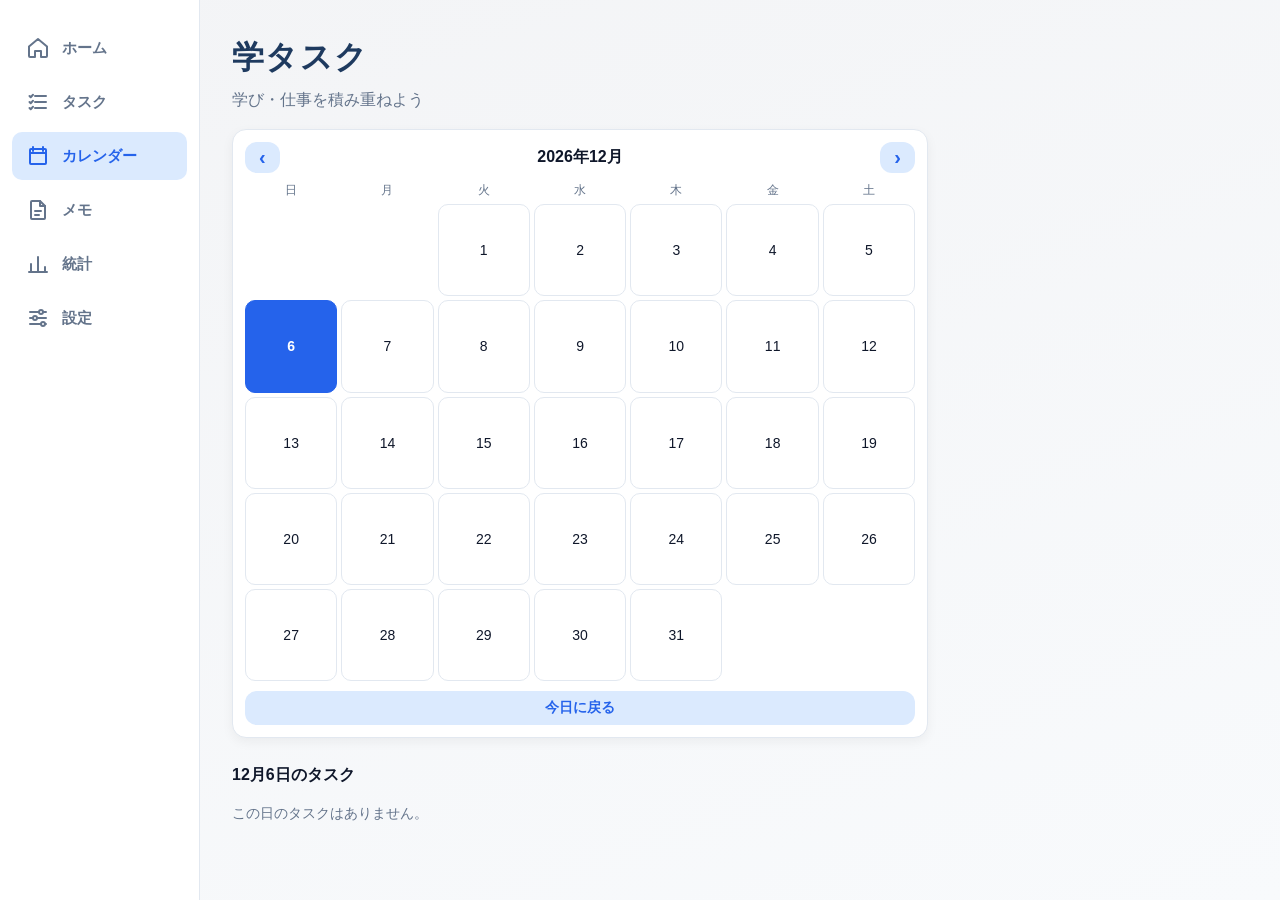
==== calendar.html @ af055124 "Add files via upload" ====
<!DOCTYPE html>
<html lang="ja">
<head>
  <meta charset="UTF-8">
  <meta name="viewport" content="width=device-width, initial-scale=1.0">
  <title>カレンダー｜学タスク</title>
  <link rel="stylesheet" href="style.css">
</head>
<body>
  <h1>学タスク</h1>
  <p>学び・仕事を積み重ねよう</p>
 
  <!-- ▼ カレンダー本体 -->
  <div class="cal-card">
    <div class="cal-head">
      <button id="prevBtn" aria-label="前の月">‹</button>
      <b id="calTitle"></b>
      <button id="nextBtn" aria-label="次の月">›</button>
    </div>
 
    <div class="cal-week">
      <span>日</span><span>月</span><span>火</span><span>水</span><span>木</span><span>金</span><span>土</span>
    </div>
    <div id="calGrid" class="cal-grid"></div>
 
    <button id="todayBtn" class="today-btn">今日に戻る</button>
  </div>
 
  <!-- ▼ 選んだ日のタスク -->
  <h2 id="dayTitle"></h2>
  <ul id="dayList"></ul>
 
  <nav class="tabbar">
    <a href="index.html" class="tab">
      <svg viewBox="0 0 24 24" aria-hidden="true">
        <path d="M3 10.5 12 3l9 7.5V20a1 1 0 0 1-1 1h-5v-6H9v6H4a1 1 0 0 1-1-1z"/>
      </svg>
      <span>ホーム</span>
    </a>
    <a href="tasks.html" class="tab">
      <svg viewBox="0 0 24 24" aria-hidden="true">
        <path d="M9 6h11M9 12h11M9 18h11"/>
        <path d="m3.5 6 1.2 1.2L7 4.8M3.5 12l1.2 1.2L7 10.8M3.5 18l1.2 1.2L7 16.8"/>
      </svg>
      <span>タスク</span>
    </a>
    <a href="calendar.html" class="tab on">
      <svg viewBox="0 0 24 24" aria-hidden="true">
        <path d="M7 3v4M17 3v4M4 9h16"/>
        <path d="M5 5h14a1 1 0 0 1 1 1v13a1 1 0 0 1-1 1H5a1 1 0 0 1-1-1V6a1 1 0 0 1 1-1z"/>
      </svg>
      <span>カレンダー</span>
    </a>
    <a href="memo.html" class="tab">
      <svg viewBox="0 0 24 24" aria-hidden="true">
        <path d="M14 3H6a1 1 0 0 0-1 1v16a1 1 0 0 0 1 1h12a1 1 0 0 0 1-1V8z"/>
        <path d="M14 3v5h5M9 13h6M9 17h4"/>
      </svg>
      <span>メモ</span>
    </a>
    <!DOCTYPE html>
<html lang="ja">
<head>
  <meta charset="UTF-8">
  <meta name="viewport" content="width=device-width, initial-scale=1.0">
  <title>カレンダー｜学タスク</title>
  <link rel="stylesheet" href="style.css">
</head>
<body>
  <h1>学タスク</h1>
  <p>学び・仕事を積み重ねよう</p>
 
  <!-- ▼ カレンダー本体 -->
  <div class="cal-card">
    <div class="cal-head">
      <button id="prevBtn" aria-label="前の月">‹</button>
      <b id="calTitle"></b>
      <button id="nextBtn" aria-label="次の月">›</button>
    </div>
 
    <div class="cal-week">
      <span>日</span><span>月</span><span>火</span><span>水</span><span>木</span><span>金</span><span>土</span>
    </div>
    <div id="calGrid" class="cal-grid"></div>
 
    <button id="todayBtn" class="today-btn">今日に戻る</button>
  </div>
 
  <!-- ▼ 選んだ日のタスク -->
  <h2 id="dayTitle"></h2>
  <ul id="dayList"></ul>
 
  <nav class="tabbar">
    <a href="index.html" class="tab">
      <svg viewBox="0 0 24 24" aria-hidden="true">
        <path d="M3 10.5 12 3l9 7.5V20a1 1 0 0 1-1 1h-5v-6H9v6H4a1 1 0 0 1-1-1z"/>
      </svg>
      <span>ホーム</span>
    </a>
    <a href="tasks.html" class="tab">
      <svg viewBox="0 0 24 24" aria-hidden="true">
        <path d="M9 6h11M9 12h11M9 18h11"/>
        <path d="m3.5 6 1.2 1.2L7 4.8M3.5 12l1.2 1.2L7 10.8M3.5 18l1.2 1.2L7 16.8"/>
      </svg>
      <span>タスク</span>
    </a>
    </a>
    <a href="calendar.html" class="tab on">
      <svg viewBox="0 0 24 24" aria-hidden="true">
        <path d="M7 3v4M17 3v4M4 9h16"/>
        <path d="M5 5h14a1 1 0 0 1 1 1v13a1 1 0 0 1-1 1H5a1 1 0 0 1-1-1V6a1 1 0 0 1 1-1z"/>
      </svg>
      <span>カレンダー</span>
    </a>
    
    <a href="memo.html" class="tab">
      <svg viewBox="0 0 24 24" aria-hidden="true">
        <path d="M14 3H6a1 1 0 0 0-1 1v16a1 1 0 0 0 1 1h12a1 1 0 0 0 1-1V8z"/>
        <path d="M14 3v5h5M9 13h6M9 17h4"/>
      </svg>
      <span>メモ</span>
       <a href="stats.html" class="tab">
      <svg viewBox="0 0 24 24" aria-hidden="true">
        <path d="M5 20v-8M12 20V5M19 20v-5M3 20h18"/>
      </svg>
      <span>統計</span>
    </a>
      <a href="settings.html" class="tab">
      <svg viewBox="0 0 24 24" aria-hidden="true">
        <path d="M4 6h9M17 6h3M4 12h3M11 12h9M4 18h11M19 18h1"/>
        <circle cx="15" cy="6" r="2"/>
        <circle cx="9" cy="12" r="2"/>
        <circle cx="17" cy="18" r="2"/>
      </svg>
      <span>設定</span>
    </a>
    
  </nav>
 
  <script src="common.js"></script>
  <script src="calendar.js"></script>
</body>
</html>
 
  </nav>
 
  <script src="common.js"></script>
  <script src="calendar.js"></script>
</body>
</html>
---- style.css ----
/* ▼ 色をまとめて管理する（変えたいときは、ここだけ直す） */
:root {
  --bg1: #f3f4f6;       /* 背景（薄いグレー） */
  --bg2: #f8fafc;
  --card: #ffffff;      /* カードの白 */
  --ink: #0f172a;       /* 文字色（ネイビー寄りの黒） */
  --sub: #64748b;       /* 薄い文字色 */
  --accent: #2563eb;    /* メインの青（ボタン、バー） */
  --soft: #dbeafe;      /* 薄い青（バーの背景など） */
  --line: #e2e8f0;      /* 線の色 */
  --warn: #dc2626;      /* 削除など、注意の色 */
  --navy: #1e3a5f;      /* ディープネイビー（見出し） */
  --on: #ffffff;        /* ボタンの文字色 */
}
 
/* ▼ ダークモード（端末の設定が暗いときだけ使う色） */
@media (prefers-color-scheme: dark) {
  :root {
    --bg1: #0b1220;
    --bg2: #0f172a;
    --card: #111c33;
    --ink: #e2e8f0;
    --sub: #94a3b8;
    --accent: #60a5fa;
    --soft: #1e3a5f;
    --line: #1f2d4a;
    --warn: #f87171;
    --navy: #93c5fd;
    --on: #0b1220;
  }
}
 
* { box-sizing: border-box; }
 
/* ▼ ページ全体 */
body {
  font-family: "Hiragino Sans", "Yu Gothic", "Meiryo", sans-serif;
  color: var(--ink);
  background: linear-gradient(160deg, var(--bg1), var(--bg2));
  background-attachment: fixed;   /* スクロールしても背景を動かさない */
  max-width: 560px;
  margin: 0 auto;
  padding: 24px 16px 96px;        /* 下は、タブに隠れないよう広めにする */
  line-height: 1.6;
}
 
h1 { margin: 0 0 4px; color: var(--navy); letter-spacing: .04em; }
body > p { margin: 0 0 16px; color: var(--sub); }
h2 { font-size: 16px; margin: 24px 0 8px; }
 
/* ▼ 集計カード */
.summary { display: flex; gap: 8px; margin: 16px 0; }
.summary div {
  flex: 1;
  background: var(--card);
  border: 1px solid var(--line);
  border-radius: 14px;
  padding: 10px 12px;
  box-shadow: 0 4px 12px rgba(0, 0, 0, .05);
}
.summary small { display: block; color: var(--sub); font-size: 12px; }
.summary b { font-size: 24px; }
.summary div:nth-child(3) b { color: var(--accent); }  /* 進捗率だけ強調 */
 
/* ▼ 科目別の達成度バー */
.bar-row { display: flex; align-items: center; gap: 10px; margin: 8px 0; font-size: 14px; }
.bar-row em { width: 100px; font-style: normal; white-space: nowrap; }
.bar-track { flex: 1; height: 12px; background: var(--soft); border-radius: 6px; overflow: hidden; }
.bar-fill { height: 100%; background: var(--c, var(--accent)); border-radius: 6px; transition: width .4s; }
.bar-row span { width: 48px; text-align: right; color: var(--sub); }
.empty { color: var(--sub); font-size: 14px; }
 
/* ▼ 入力欄とボタン */
.form { display: flex; gap: 8px; margin: 16px 0 8px; }
 
#taskInput {
  flex: 1;
  min-width: 0;                   /* スマホで、はみ出さないようにする */
  padding: 12px 14px;
  border: 1px solid var(--line);
  border-radius: 12px;
  background: var(--card);
  color: var(--ink);
  font-size: 16px;
}
 
button {
  padding: 10px 18px;
  border: 0;
  border-radius: 12px;
  background: var(--accent);
  color: var(--on);
  font-size: 16px;
  font-weight: bold;
  cursor: pointer;
  transition: transform .1s, filter .2s;
}
button:hover { filter: brightness(1.1); }       /* マウスを重ねると、少し明るくなる */
button:active { transform: scale(.96); }        /* 押すと、少し縮む */
 
/* ▼ フォーカス（選択中）の見た目 */
#taskInput:focus,
.options input:focus,
.options select:focus {
  outline: none;
  border-color: var(--accent);
  box-shadow: 0 0 0 3px var(--soft);
}
 
/* ▼ 科目・期限・優先度の欄 */
.options { display: flex; flex-wrap: wrap; gap: 8px; margin-bottom: 16px; }  /* 狭い画面では折り返す */
.options input,
.options select {
  padding: 8px 10px;
  border: 1px solid var(--line);
  border-radius: 10px;
  background: var(--card);
  color: var(--ink);
  font-size: 14px;
}
 
/* ▼ タスクのリスト */
ul { list-style: none; padding: 0; margin: 0; }
 
li {
  display: flex;
  align-items: center;
  gap: 12px;
  background: var(--card);
  border: 1px solid var(--line);
  border-left: 6px solid var(--c, var(--line));   /* 科目の色の線 */
  border-radius: 14px;
  padding: 12px 16px;
  margin-bottom: 8px;
  box-shadow: 0 4px 12px rgba(0, 0, 0, .05);
  transition: transform .15s;
}
li:hover { transform: translateY(-2px); }       /* マウスを重ねると、少し浮く */
 
li input[type="checkbox"] { width: 20px; height: 20px; accent-color: var(--accent); }
 
.info { flex: 1; min-width: 0; overflow-wrap: anywhere; }
.info small { display: block; color: var(--sub); }
 
li.done { opacity: .6; }                        /* 完了したタスクは、薄くする */
li.done span { text-decoration: line-through; }
 
.del { background: none; color: var(--sub); padding: 4px 10px; font-size: 20px; }
.del:hover { color: var(--warn); filter: none; }
 
/* ▼ 科目ごとの色（メインの青と混ざらないよう、HTML・CSS はピンク） */
[data-cat="Java"]      { --c: #e76f51; }
[data-cat="HTML・CSS"] { --c: #ec4899; }
[data-cat="PHP"]       { --c: #8b5cf6; }
[data-cat="SQL"]       { --c: #0e9f6e; }
[data-cat="その他"]    { --c: #94a3b8; }
 
/* ▼ 学習メモ */
.memo-form { display: flex; flex-direction: column; gap: 8px; margin-bottom: 12px; }
 
.memo-form input,
.memo-form textarea,
#memoSearch {
  width: 100%;
  padding: 12px 14px;
  border: 1px solid var(--line);
  border-radius: 12px;
  background: var(--card);
  color: var(--ink);
  font-size: 16px;
  font-family: inherit;          /* textarea にも、ページと同じ字体を使う */
}
.memo-form textarea { resize: vertical; }
#memoSearch { margin-bottom: 12px; font-size: 14px; }
 
.memo-form input:focus,
.memo-form textarea:focus,
#memoSearch:focus {
  outline: none;
  border-color: var(--accent);
  box-shadow: 0 0 0 3px var(--soft);
}
 
.memo {
  background: var(--card);
  border: 1px solid var(--line);
  border-radius: 14px;
  padding: 12px 16px;
  margin-bottom: 8px;
  box-shadow: 0 4px 12px rgba(0, 0, 0, .05);
}
.memo-head { display: flex; justify-content: space-between; align-items: center; }
.memo p { margin: 6px 0; white-space: pre-wrap; overflow-wrap: anywhere; }  /* 改行をそのまま表示する */
.memo small { color: var(--sub); }
 
/* ▼ 「元に戻す」バー（画面の下に固定する。タブと重ならない位置） */
.undo {
  position: fixed;
  left: 50%;
  bottom: 84px;
  transform: translateX(-50%);   /* 横方向の中央に寄せる */
  display: flex;
  align-items: center;
  gap: 12px;
  background: var(--ink);
  color: var(--card);
  padding: 10px 14px 10px 18px;
  border-radius: 14px;
  box-shadow: 0 6px 20px rgba(0, 0, 0, .25);
}
.undo[hidden] { display: none; }               /* hidden のときは、必ず隠す */
.undo button { padding: 6px 12px; font-size: 14px; }
 
/* ▼ バーを閉じる×ボタン（目立たせない） */
.undo .undo-close { background: none; color: var(--card); opacity: .7; padding: 4px 8px; font-size: 18px; }
 
/* ▼ 画面の切り替え */
.page[hidden] { display: none; }   /* hidden の画面は、必ず隠す */
 
/* ▼ 下のタブ */
.tabbar {
  position: fixed;
  bottom: 0;
  left: 50%;
  transform: translateX(-50%);
  width: 100%;
  max-width: 560px;
  display: flex;
  gap: 4px;
  padding: 8px;
  background: var(--card);
  border-top: 1px solid var(--line);
}
 
.tab {
  flex: 1;
  display: flex;
  flex-direction: column;   /* アイコンを上、文字を下に並べる */
  align-items: center;
  gap: 2px;
  padding: 8px 0;
  border-radius: 10px;
  color: var(--sub);
  text-decoration: none;
  font-weight: bold;
  font-size: 12px;
}
.tab.on { background: var(--soft); color: var(--accent); }  /* 今の画面のタブ */
 
/* ▼ アイコンの線の見た目（大きさを決めないと、巨大になる） */
.tab svg {
  width: 24px;
  height: 24px;
  fill: none;                 /* 塗りつぶさない */
  stroke: currentColor;       /* 文字と同じ色の線にする */
  stroke-width: 2;
  stroke-linecap: round;      /* 線の端を丸くする */
  stroke-linejoin: round;     /* 線の角を丸くする */
}

 /* ▼ カレンダー */
.cal-card {
  background: var(--card);
  border: 1px solid var(--line);
  border-radius: 14px;
  padding: 12px;
  box-shadow: 0 4px 12px rgba(0, 0, 0, .05);
}
.cal-head { display: flex; justify-content: space-between; align-items: center; margin-bottom: 8px; }
.cal-head b { font-size: 16px; }
.cal-head button { padding: 4px 14px; font-size: 20px; background: var(--soft); color: var(--accent); }
 
.cal-week,
.cal-grid { display: grid; grid-template-columns: repeat(7, 1fr); gap: 4px; }
.cal-week { text-align: center; font-size: 12px; color: var(--sub); margin-bottom: 4px; }
 
/* 日付のマス（ふつうのボタンの見た目を、上書きする） */
.cal-grid .day {
  position: relative;
  aspect-ratio: 1;
  padding: 0;
  background: var(--card);
  color: var(--ink);
  border: 1px solid var(--line);
  border-radius: 10px;
  font-size: 14px;
  font-weight: normal;
}
.cal-grid .day.today { border-color: var(--accent); font-weight: bold; }
.cal-grid .day.sel { background: var(--accent); color: var(--on); }
 
.dots { position: absolute; bottom: 4px; left: 0; right: 0; display: flex; justify-content: center; gap: 2px; }
.dot { width: 6px; height: 6px; border-radius: 50%; background: var(--c, var(--sub)); }
.day.sel .dot { box-shadow: 0 0 0 1px var(--on); }  /* 選択中の青い背景でも、点が見えるように縁を付ける */
.today-btn { margin-top: 10px; width: 100%; padding: 8px; font-size: 14px; background: var(--soft); color: var(--accent); }



/* ▼ 統計：円グラフ */
.ring-card {
  display: flex;
  align-items: center;
  gap: 16px;
  background: var(--card);
  border: 1px solid var(--line);
  border-radius: 14px;
  padding: 16px;
  box-shadow: 0 4px 12px rgba(0, 0, 0, .05);
}
.ring {
  --p: 0;                       /* JavaScriptが、進捗率の数字を入れる */
  position: relative;
  flex: none;
  width: 110px;
  height: 110px;
  border-radius: 50%;
  background: conic-gradient(var(--accent) calc(var(--p) * 1%), var(--soft) 0);
  display: grid;
  place-items: center;
}
.ring::before {                  /* 真ん中を白く抜いて、輪にする */
  content: "";
  position: absolute;
  inset: 12px;
  background: var(--card);
  border-radius: 50%;
}
.ring b { position: relative; font-size: 24px; }
.ring-card p { margin: 0; color: var(--sub); }
 
/* ▼ 統計：4つの数字 */
.stat-grid { display: grid; grid-template-columns: 1fr 1fr; gap: 8px; margin: 12px 0; }
.stat-grid div {
  background: var(--card);
  border: 1px solid var(--line);
  border-radius: 14px;
  padding: 10px 12px;
  box-shadow: 0 4px 12px rgba(0, 0, 0, .05);
}
.stat-grid small { display: block; color: var(--sub); font-size: 12px; }
.stat-grid b { font-size: 24px; }

/* ▼ 設定 */
.set-card {
  background: var(--card);
  border: 1px solid var(--line);
  border-radius: 14px;
  padding: 14px 16px;
  margin-bottom: 12px;
  box-shadow: 0 4px 12px rgba(0, 0, 0, .05);
}
.set-card h2 { margin: 0 0 8px; }
.set-note { margin: 0 0 10px; color: var(--sub); font-size: 14px; }
.set-row { display: flex; gap: 8px; }
.set-row.wrap { flex-wrap: wrap; }
 
#nameInput {
  flex: 1;
  min-width: 0;
  padding: 10px 14px;
  border: 1px solid var(--line);
  border-radius: 12px;
  background: var(--card);
  color: var(--ink);
  font-size: 16px;
}
#nameInput:focus { outline: none; border-color: var(--accent); box-shadow: 0 0 0 3px var(--soft); }
 
.btn-sub { background: var(--soft); color: var(--accent); }
.btn-danger { background: none; border: 1px solid var(--warn); color: var(--warn); font-size: 14px; }
.file-btn {                    /* 「読み込む」を、ボタンと同じ見た目にする */
  display: inline-block;
  padding: 10px 18px;
  border-radius: 12px;
  font-weight: bold;
  cursor: pointer;
}
.set-msg { color: var(--accent); min-height: 1.6em; }
 
/* ▼ スマホで、6つのタブが、窮屈にならないようにする */
@media (max-width: 480px) {
  .tab { font-size: 10px; }
}


/* ▼ 期限の通知 */
.reminder {
  position: relative;
  background: var(--soft);
  border: 1px solid var(--accent);
  border-radius: 14px;
  padding: 10px 40px 10px 14px;   /* 右は、閉じるボタンの分 */
  margin: 0 0 16px;
  font-size: 14px;
}
.reminder p { margin: 2px 0; overflow-wrap: anywhere; }
.reminder b { color: var(--accent); }
.reminder-close {
  position: absolute;
  top: 6px;
  right: 6px;
  padding: 2px 8px;
  background: none;
  color: var(--sub);
  font-size: 18px;
}


/* ▼ 広い画面（900px以上）では、タブを左のサイドバーにする */
@media (min-width: 900px) {
 
  /* サイドバー本体 */
  .tabbar {
    top: 0;
    bottom: 0;
    left: 0;
    transform: none;            /* 中央寄せを解除する */
    width: 200px;
    max-width: none;
    flex-direction: column;     /* タブを縦に並べる */
    justify-content: flex-start;
    gap: 6px;
    padding: 24px 12px;
    border-top: 0;
    border-right: 1px solid var(--line);
  }
 

  /* タブ1つ分：アイコンを左、文字を右に並べる */
  .tab {
    flex: none;
    flex-direction: row;
    justify-content: flex-start;
    gap: 12px;
    padding: 12px 14px;
    font-size: 15px;
  }
 
  /* 本文を、サイドバーの右側に置く */
  body {
    max-width: 760px;
    margin: 0 auto 0 200px;     /* 左は、サイドバーの幅 */
    padding: 32px 32px 48px;    /* 下は、タブが横に移るので、狭くする */
  }
 
  /* 「元に戻す」バーを、下の中央あたりに置く */
  .undo {
    bottom: 24px;
    left: calc(50% + 100px);
  }
}
---- style.css ----
/* ▼ 色をまとめて管理する（変えたいときは、ここだけ直す） */
:root {
  --bg1: #f3f4f6;       /* 背景（薄いグレー） */
  --bg2: #f8fafc;
  --card: #ffffff;      /* カードの白 */
  --ink: #0f172a;       /* 文字色（ネイビー寄りの黒） */
  --sub: #64748b;       /* 薄い文字色 */
  --accent: #2563eb;    /* メインの青（ボタン、バー） */
  --soft: #dbeafe;      /* 薄い青（バーの背景など） */
  --line: #e2e8f0;      /* 線の色 */
  --warn: #dc2626;      /* 削除など、注意の色 */
  --navy: #1e3a5f;      /* ディープネイビー（見出し） */
  --on: #ffffff;        /* ボタンの文字色 */
}
 
/* ▼ ダークモード（端末の設定が暗いときだけ使う色） */
@media (prefers-color-scheme: dark) {
  :root {
    --bg1: #0b1220;
    --bg2: #0f172a;
    --card: #111c33;
    --ink: #e2e8f0;
    --sub: #94a3b8;
    --accent: #60a5fa;
    --soft: #1e3a5f;
    --line: #1f2d4a;
    --warn: #f87171;
    --navy: #93c5fd;
    --on: #0b1220;
  }
}
 
* { box-sizing: border-box; }
 
/* ▼ ページ全体 */
body {
  font-family: "Hiragino Sans", "Yu Gothic", "Meiryo", sans-serif;
  color: var(--ink);
  background: linear-gradient(160deg, var(--bg1), var(--bg2));
  background-attachment: fixed;   /* スクロールしても背景を動かさない */
  max-width: 560px;
  margin: 0 auto;
  padding: 24px 16px 96px;        /* 下は、タブに隠れないよう広めにする */
  line-height: 1.6;
}
 
h1 { margin: 0 0 4px; color: var(--navy); letter-spacing: .04em; }
body > p { margin: 0 0 16px; color: var(--sub); }
h2 { font-size: 16px; margin: 24px 0 8px; }
 
/* ▼ 集計カード */
.summary { display: flex; gap: 8px; margin: 16px 0; }
.summary div {
  flex: 1;
  background: var(--card);
  border: 1px solid var(--line);
  border-radius: 14px;
  padding: 10px 12px;
  box-shadow: 0 4px 12px rgba(0, 0, 0, .05);
}
.summary small { display: block; color: var(--sub); font-size: 12px; }
.summary b { font-size: 24px; }
.summary div:nth-child(3) b { color: var(--accent); }  /* 進捗率だけ強調 */
 
/* ▼ 科目別の達成度バー */
.bar-row { display: flex; align-items: center; gap: 10px; margin: 8px 0; font-size: 14px; }
.bar-row em { width: 100px; font-style: normal; white-space: nowrap; }
.bar-track { flex: 1; height: 12px; background: var(--soft); border-radius: 6px; overflow: hidden; }
.bar-fill { height: 100%; background: var(--c, var(--accent)); border-radius: 6px; transition: width .4s; }
.bar-row span { width: 48px; text-align: right; color: var(--sub); }
.empty { color: var(--sub); font-size: 14px; }
 
/* ▼ 入力欄とボタン */
.form { display: flex; gap: 8px; margin: 16px 0 8px; }
 
#taskInput {
  flex: 1;
  min-width: 0;                   /* スマホで、はみ出さないようにする */
  padding: 12px 14px;
  border: 1px solid var(--line);
  border-radius: 12px;
  background: var(--card);
  color: var(--ink);
  font-size: 16px;
}
 
button {
  padding: 10px 18px;
  border: 0;
  border-radius: 12px;
  background: var(--accent);
  color: var(--on);
  font-size: 16px;
  font-weight: bold;
  cursor: pointer;
  transition: transform .1s, filter .2s;
}
button:hover { filter: brightness(1.1); }       /* マウスを重ねると、少し明るくなる */
button:active { transform: scale(.96); }        /* 押すと、少し縮む */
 
/* ▼ フォーカス（選択中）の見た目 */
#taskInput:focus,
.options input:focus,
.options select:focus {
  outline: none;
  border-color: var(--accent);
  box-shadow: 0 0 0 3px var(--soft);
}
 
/* ▼ 科目・期限・優先度の欄 */
.options { display: flex; flex-wrap: wrap; gap: 8px; margin-bottom: 16px; }  /* 狭い画面では折り返す */
.options input,
.options select {
  padding: 8px 10px;
  border: 1px solid var(--line);
  border-radius: 10px;
  background: var(--card);
  color: var(--ink);
  font-size: 14px;
}
 
/* ▼ タスクのリスト */
ul { list-style: none; padding: 0; margin: 0; }
 
li {
  display: flex;
  align-items: center;
  gap: 12px;
  background: var(--card);
  border: 1px solid var(--line);
  border-left: 6px solid var(--c, var(--line));   /* 科目の色の線 */
  border-radius: 14px;
  padding: 12px 16px;
  margin-bottom: 8px;
  box-shadow: 0 4px 12px rgba(0, 0, 0, .05);
  transition: transform .15s;
}
li:hover { transform: translateY(-2px); }       /* マウスを重ねると、少し浮く */
 
li input[type="checkbox"] { width: 20px; height: 20px; accent-color: var(--accent); }
 
.info { flex: 1; min-width: 0; overflow-wrap: anywhere; }
.info small { display: block; color: var(--sub); }
 
li.done { opacity: .6; }                        /* 完了したタスクは、薄くする */
li.done span { text-decoration: line-through; }
 
.del { background: none; color: var(--sub); padding: 4px 10px; font-size: 20px; }
.del:hover { color: var(--warn); filter: none; }
 
/* ▼ 科目ごとの色（メインの青と混ざらないよう、HTML・CSS はピンク） */
[data-cat="Java"]      { --c: #e76f51; }
[data-cat="HTML・CSS"] { --c: #ec4899; }
[data-cat="PHP"]       { --c: #8b5cf6; }
[data-cat="SQL"]       { --c: #0e9f6e; }
[data-cat="その他"]    { --c: #94a3b8; }
 
/* ▼ 学習メモ */
.memo-form { display: flex; flex-direction: column; gap: 8px; margin-bottom: 12px; }
 
.memo-form input,
.memo-form textarea,
#memoSearch {
  width: 100%;
  padding: 12px 14px;
  border: 1px solid var(--line);
  border-radius: 12px;
  background: var(--card);
  color: var(--ink);
  font-size: 16px;
  font-family: inherit;          /* textarea にも、ページと同じ字体を使う */
}
.memo-form textarea { resize: vertical; }
#memoSearch { margin-bottom: 12px; font-size: 14px; }
 
.memo-form input:focus,
.memo-form textarea:focus,
#memoSearch:focus {
  outline: none;
  border-color: var(--accent);
  box-shadow: 0 0 0 3px var(--soft);
}
 
.memo {
  background: var(--card);
  border: 1px solid var(--line);
  border-radius: 14px;
  padding: 12px 16px;
  margin-bottom: 8px;
  box-shadow: 0 4px 12px rgba(0, 0, 0, .05);
}
.memo-head { display: flex; justify-content: space-between; align-items: center; }
.memo p { margin: 6px 0; white-space: pre-wrap; overflow-wrap: anywhere; }  /* 改行をそのまま表示する */
.memo small { color: var(--sub); }
 
/* ▼ 「元に戻す」バー（画面の下に固定する。タブと重ならない位置） */
.undo {
  position: fixed;
  left: 50%;
  bottom: 84px;
  transform: translateX(-50%);   /* 横方向の中央に寄せる */
  display: flex;
  align-items: center;
  gap: 12px;
  background: var(--ink);
  color: var(--card);
  padding: 10px 14px 10px 18px;
  border-radius: 14px;
  box-shadow: 0 6px 20px rgba(0, 0, 0, .25);
}
.undo[hidden] { display: none; }               /* hidden のときは、必ず隠す */
.undo button { padding: 6px 12px; font-size: 14px; }
 
/* ▼ バーを閉じる×ボタン（目立たせない） */
.undo .undo-close { background: none; color: var(--card); opacity: .7; padding: 4px 8px; font-size: 18px; }
 
/* ▼ 画面の切り替え */
.page[hidden] { display: none; }   /* hidden の画面は、必ず隠す */
 
/* ▼ 下のタブ */
.tabbar {
  position: fixed;
  bottom: 0;
  left: 50%;
  transform: translateX(-50%);
  width: 100%;
  max-width: 560px;
  display: flex;
  gap: 4px;
  padding: 8px;
  background: var(--card);
  border-top: 1px solid var(--line);
}
 
.tab {
  flex: 1;
  display: flex;
  flex-direction: column;   /* アイコンを上、文字を下に並べる */
  align-items: center;
  gap: 2px;
  padding: 8px 0;
  border-radius: 10px;
  color: var(--sub);
  text-decoration: none;
  font-weight: bold;
  font-size: 12px;
}
.tab.on { background: var(--soft); color: var(--accent); }  /* 今の画面のタブ */
 
/* ▼ アイコンの線の見た目（大きさを決めないと、巨大になる） */
.tab svg {
  width: 24px;
  height: 24px;
  fill: none;                 /* 塗りつぶさない */
  stroke: currentColor;       /* 文字と同じ色の線にする */
  stroke-width: 2;
  stroke-linecap: round;      /* 線の端を丸くする */
  stroke-linejoin: round;     /* 線の角を丸くする */
}

 /* ▼ カレンダー */
.cal-card {
  background: var(--card);
  border: 1px solid var(--line);
  border-radius: 14px;
  padding: 12px;
  box-shadow: 0 4px 12px rgba(0, 0, 0, .05);
}
.cal-head { display: flex; justify-content: space-between; align-items: center; margin-bottom: 8px; }
.cal-head b { font-size: 16px; }
.cal-head button { padding: 4px 14px; font-size: 20px; background: var(--soft); color: var(--accent); }
 
.cal-week,
.cal-grid { display: grid; grid-template-columns: repeat(7, 1fr); gap: 4px; }
.cal-week { text-align: center; font-size: 12px; color: var(--sub); margin-bottom: 4px; }
 
/* 日付のマス（ふつうのボタンの見た目を、上書きする） */
.cal-grid .day {
  position: relative;
  aspect-ratio: 1;
  padding: 0;
  background: var(--card);
  color: var(--ink);
  border: 1px solid var(--line);
  border-radius: 10px;
  font-size: 14px;
  font-weight: normal;
}
.cal-grid .day.today { border-color: var(--accent); font-weight: bold; }
.cal-grid .day.sel { background: var(--accent); color: var(--on); }
 
.dots { position: absolute; bottom: 4px; left: 0; right: 0; display: flex; justify-content: center; gap: 2px; }
.dot { width: 6px; height: 6px; border-radius: 50%; background: var(--c, var(--sub)); }
.day.sel .dot { box-shadow: 0 0 0 1px var(--on); }  /* 選択中の青い背景でも、点が見えるように縁を付ける */
.today-btn { margin-top: 10px; width: 100%; padding: 8px; font-size: 14px; background: var(--soft); color: var(--accent); }



/* ▼ 統計：円グラフ */
.ring-card {
  display: flex;
  align-items: center;
  gap: 16px;
  background: var(--card);
  border: 1px solid var(--line);
  border-radius: 14px;
  padding: 16px;
  box-shadow: 0 4px 12px rgba(0, 0, 0, .05);
}
.ring {
  --p: 0;                       /* JavaScriptが、進捗率の数字を入れる */
  position: relative;
  flex: none;
  width: 110px;
  height: 110px;
  border-radius: 50%;
  background: conic-gradient(var(--accent) calc(var(--p) * 1%), var(--soft) 0);
  display: grid;
  place-items: center;
}
.ring::before {                  /* 真ん中を白く抜いて、輪にする */
  content: "";
  position: absolute;
  inset: 12px;
  background: var(--card);
  border-radius: 50%;
}
.ring b { position: relative; font-size: 24px; }
.ring-card p { margin: 0; color: var(--sub); }
 
/* ▼ 統計：4つの数字 */
.stat-grid { display: grid; grid-template-columns: 1fr 1fr; gap: 8px; margin: 12px 0; }
.stat-grid div {
  background: var(--card);
  border: 1px solid var(--line);
  border-radius: 14px;
  padding: 10px 12px;
  box-shadow: 0 4px 12px rgba(0, 0, 0, .05);
}
.stat-grid small { display: block; color: var(--sub); font-size: 12px; }
.stat-grid b { font-size: 24px; }

/* ▼ 設定 */
.set-card {
  background: var(--card);
  border: 1px solid var(--line);
  border-radius: 14px;
  padding: 14px 16px;
  margin-bottom: 12px;
  box-shadow: 0 4px 12px rgba(0, 0, 0, .05);
}
.set-card h2 { margin: 0 0 8px; }
.set-note { margin: 0 0 10px; color: var(--sub); font-size: 14px; }
.set-row { display: flex; gap: 8px; }
.set-row.wrap { flex-wrap: wrap; }
 
#nameInput {
  flex: 1;
  min-width: 0;
  padding: 10px 14px;
  border: 1px solid var(--line);
  border-radius: 12px;
  background: var(--card);
  color: var(--ink);
  font-size: 16px;
}
#nameInput:focus { outline: none; border-color: var(--accent); box-shadow: 0 0 0 3px var(--soft); }
 
.btn-sub { background: var(--soft); color: var(--accent); }
.btn-danger { background: none; border: 1px solid var(--warn); color: var(--warn); font-size: 14px; }
.file-btn {                    /* 「読み込む」を、ボタンと同じ見た目にする */
  display: inline-block;
  padding: 10px 18px;
  border-radius: 12px;
  font-weight: bold;
  cursor: pointer;
}
.set-msg { color: var(--accent); min-height: 1.6em; }
 
/* ▼ スマホで、6つのタブが、窮屈にならないようにする */
@media (max-width: 480px) {
  .tab { font-size: 10px; }
}


/* ▼ 期限の通知 */
.reminder {
  position: relative;
  background: var(--soft);
  border: 1px solid var(--accent);
  border-radius: 14px;
  padding: 10px 40px 10px 14px;   /* 右は、閉じるボタンの分 */
  margin: 0 0 16px;
  font-size: 14px;
}
.reminder p { margin: 2px 0; overflow-wrap: anywhere; }
.reminder b { color: var(--accent); }
.reminder-close {
  position: absolute;
  top: 6px;
  right: 6px;
  padding: 2px 8px;
  background: none;
  color: var(--sub);
  font-size: 18px;
}


/* ▼ 広い画面（900px以上）では、タブを左のサイドバーにする */
@media (min-width: 900px) {
 
  /* サイドバー本体 */
  .tabbar {
    top: 0;
    bottom: 0;
    left: 0;
    transform: none;            /* 中央寄せを解除する */
    width: 200px;
    max-width: none;
    flex-direction: column;     /* タブを縦に並べる */
    justify-content: flex-start;
    gap: 6px;
    padding: 24px 12px;
    border-top: 0;
    border-right: 1px solid var(--line);
  }
 

  /* タブ1つ分：アイコンを左、文字を右に並べる */
  .tab {
    flex: none;
    flex-direction: row;
    justify-content: flex-start;
    gap: 12px;
    padding: 12px 14px;
    font-size: 15px;
  }
 
  /* 本文を、サイドバーの右側に置く */
  body {
    max-width: 760px;
    margin: 0 auto 0 200px;     /* 左は、サイドバーの幅 */
    padding: 32px 32px 48px;    /* 下は、タブが横に移るので、狭くする */
  }
 
  /* 「元に戻す」バーを、下の中央あたりに置く */
  .undo {
    bottom: 24px;
    left: calc(50% + 100px);
  }
}
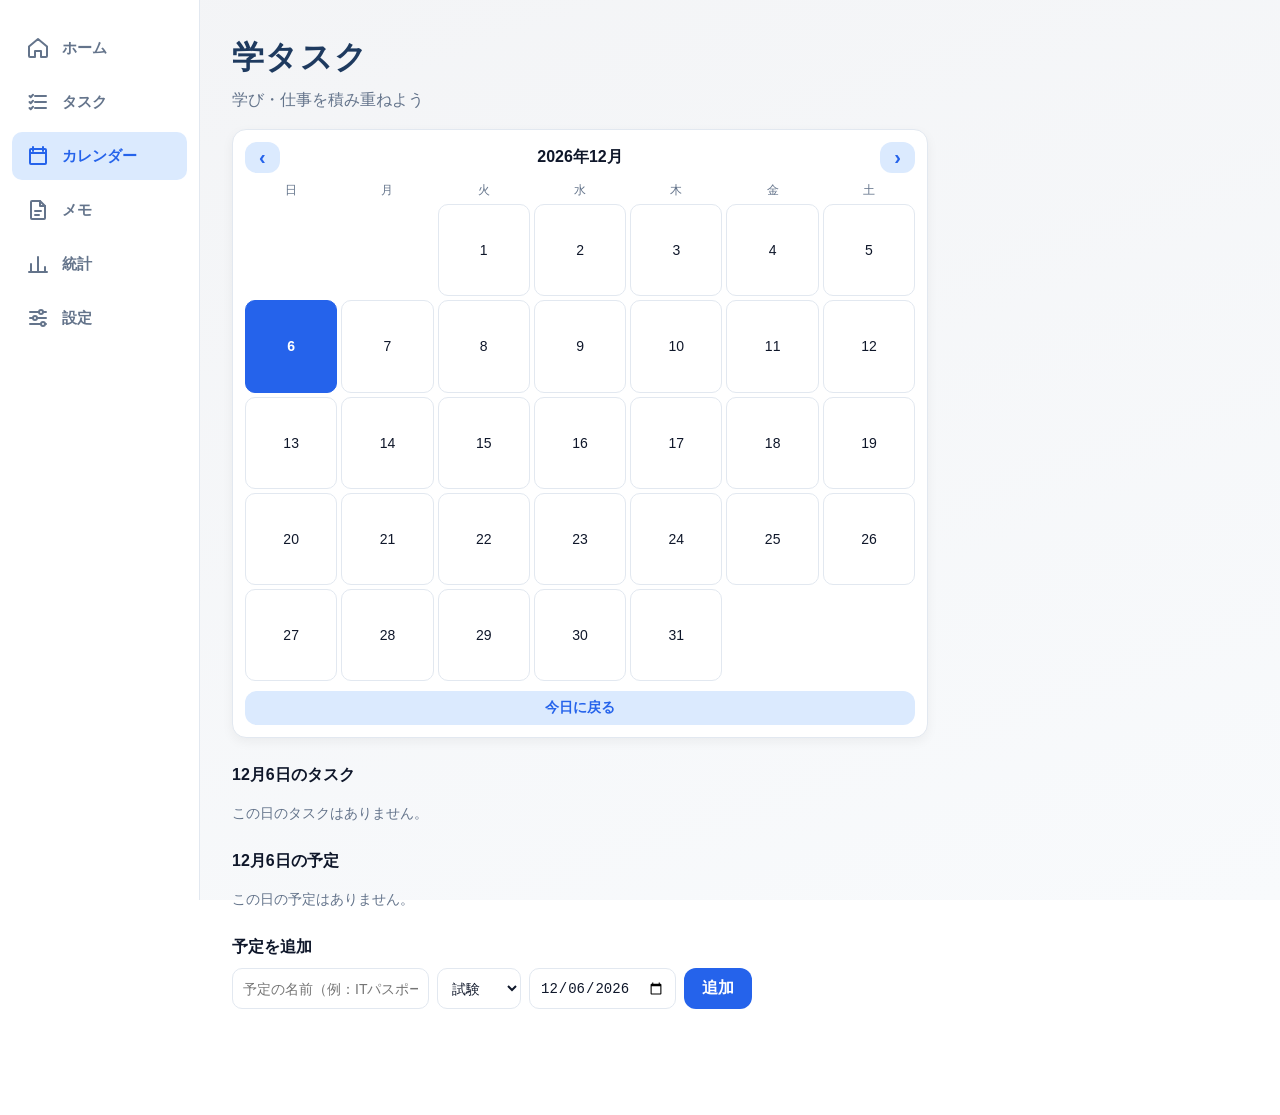
==== commit fb5f31f3: "Add files via upload" ====
--- a/calendar.html
+++ b/calendar.html
@@ -1,151 +1,95 @@
 <!DOCTYPE html>
 <html lang="ja">
 <head>
-  <meta charset="UTF-8">
-  <meta name="viewport" content="width=device-width, initial-scale=1.0">
-  <title>カレンダー｜学タスク</title>
-  <link rel="stylesheet" href="style.css">
+<meta charset="UTF-8">
+<meta name="viewport" content="width=device-width, initial-scale=1.0">
+<title>カレンダー｜学タスク</title>
+<link rel="stylesheet" href="style.css">
 </head>
 <body>
-  <h1>学タスク</h1>
-  <p>学び・仕事を積み重ねよう</p>
+<h1>学タスク</h1>
+<p>学び・仕事を積み重ねよう</p>
  
-  <!-- ▼ カレンダー本体 -->
-  <div class="cal-card">
-    <div class="cal-head">
-      <button id="prevBtn" aria-label="前の月">‹</button>
-      <b id="calTitle"></b>
-      <button id="nextBtn" aria-label="次の月">›</button>
-    </div>
+<!-- ▼ カレンダー本体 -->
+<div class="cal-card">
+<div class="cal-head">
+<button id="prevBtn" aria-label="前の月">‹</button>
+<b id="calTitle"></b>
+<button id="nextBtn" aria-label="次の月">›</button>
+</div>
  
-    <div class="cal-week">
-      <span>日</span><span>月</span><span>火</span><span>水</span><span>木</span><span>金</span><span>土</span>
-    </div>
-    <div id="calGrid" class="cal-grid"></div>
+<div class="cal-week">
+<span>日</span><span>月</span><span>火</span><span>水</span><span>木</span><span>金</span><span>土</span>
+</div>
+<div id="calGrid" class="cal-grid"></div>
  
-    <button id="todayBtn" class="today-btn">今日に戻る</button>
-  </div>
+<button id="todayBtn" class="today-btn">今日に戻る</button>
+</div>
  
-  <!-- ▼ 選んだ日のタスク -->
-  <h2 id="dayTitle"></h2>
-  <ul id="dayList"></ul>
+<!-- ▼ 選んだ日のタスク -->
+<h2 id="dayTitle"></h2>
+<ul id="dayList"></ul>
  
-  <nav class="tabbar">
-    <a href="index.html" class="tab">
-      <svg viewBox="0 0 24 24" aria-hidden="true">
-        <path d="M3 10.5 12 3l9 7.5V20a1 1 0 0 1-1 1h-5v-6H9v6H4a1 1 0 0 1-1-1z"/>
-      </svg>
-      <span>ホーム</span>
-    </a>
-    <a href="tasks.html" class="tab">
-      <svg viewBox="0 0 24 24" aria-hidden="true">
-        <path d="M9 6h11M9 12h11M9 18h11"/>
-        <path d="m3.5 6 1.2 1.2L7 4.8M3.5 12l1.2 1.2L7 10.8M3.5 18l1.2 1.2L7 16.8"/>
-      </svg>
-      <span>タスク</span>
-    </a>
-    <a href="calendar.html" class="tab on">
-      <svg viewBox="0 0 24 24" aria-hidden="true">
-        <path d="M7 3v4M17 3v4M4 9h16"/>
-        <path d="M5 5h14a1 1 0 0 1 1 1v13a1 1 0 0 1-1 1H5a1 1 0 0 1-1-1V6a1 1 0 0 1 1-1z"/>
-      </svg>
-      <span>カレンダー</span>
-    </a>
-    <a href="memo.html" class="tab">
-      <svg viewBox="0 0 24 24" aria-hidden="true">
-        <path d="M14 3H6a1 1 0 0 0-1 1v16a1 1 0 0 0 1 1h12a1 1 0 0 0 1-1V8z"/>
-        <path d="M14 3v5h5M9 13h6M9 17h4"/>
-      </svg>
-      <span>メモ</span>
-    </a>
-    <!DOCTYPE html>
-<html lang="ja">
-<head>
-  <meta charset="UTF-8">
-  <meta name="viewport" content="width=device-width, initial-scale=1.0">
-  <title>カレンダー｜学タスク</title>
-  <link rel="stylesheet" href="style.css">
-</head>
-<body>
-  <h1>学タスク</h1>
-  <p>学び・仕事を積み重ねよう</p>
+<!-- ▼ 選んだ日の予定 -->
+<h2 id="evDayTitle"></h2>
+<ul id="evDayList"></ul>
  
-  <!-- ▼ カレンダー本体 -->
-  <div class="cal-card">
-    <div class="cal-head">
-      <button id="prevBtn" aria-label="前の月">‹</button>
-      <b id="calTitle"></b>
-      <button id="nextBtn" aria-label="次の月">›</button>
-    </div>
+<!-- ▼ 予定を追加 -->
+<h2>予定を追加</h2>
+<div class="options">
+<input id="evTitle" placeholder="予定の名前（例：ITパスポート試験）">
+<select id="evKind" aria-label="予定の種類"></select>
+<input type="date" id="evDate" aria-label="日付">
+<button id="evAddBtn">追加</button>
+</div>
+<p id="evMsg" class="set-msg" role="status"></p>
+
+<nav class="tabbar">
+<a href="index.html" class="tab">
+<svg viewBox="0 0 24 24" aria-hidden="true">
+<path d="M3 10.5 12 3l9 7.5V20a1 1 0 0 1-1 1h-5v-6H9v6H4a1 1 0 0 1-1-1z"/>
+</svg>
+<span>ホーム</span>
+</a>
+<a href="tasks.html" class="tab">
+<svg viewBox="0 0 24 24" aria-hidden="true">
+<path d="M9 6h11M9 12h11M9 18h11"/>
+<path d="m3.5 6 1.2 1.2L7 4.8M3.5 12l1.2 1.2L7 10.8M3.5 18l1.2 1.2L7 16.8"/>
+</svg>
+<span>タスク</span>
+</a>
+<a href="calendar.html" class="tab on">
+<svg viewBox="0 0 24 24" aria-hidden="true">
+<path d="M7 3v4M17 3v4M4 9h16"/>
+<path d="M5 5h14a1 1 0 0 1 1 1v13a1 1 0 0 1-1 1H5a1 1 0 0 1-1-1V6a1 1 0 0 1 1-1z"/>
+</svg>
+<span>カレンダー</span>
+</a>
+<a href="memo.html" class="tab">
+<svg viewBox="0 0 24 24" aria-hidden="true">
+<path d="M14 3H6a1 1 0 0 0-1 1v16a1 1 0 0 0 1 1h12a1 1 0 0 0 1-1V8z"/>
+<path d="M14 3v5h5M9 13h6M9 17h4"/>
+</svg>
+<span>メモ</span>
+</a>
+<a href="stats.html" class="tab">
+<svg viewBox="0 0 24 24" aria-hidden="true">
+<path d="M5 20v-8M12 20V5M19 20v-5M3 20h18"/>
+</svg>
+<span>統計</span>
+</a>
+<a href="settings.html" class="tab">
+<svg viewBox="0 0 24 24" aria-hidden="true">
+<path d="M4 6h9M17 6h3M4 12h3M11 12h9M4 18h11M19 18h1"/>
+<circle cx="15" cy="6" r="2"/>
+<circle cx="9" cy="12" r="2"/>
+<circle cx="17" cy="18" r="2"/>
+</svg>
+<span>設定</span>
+</a>
+</nav>
  
-    <div class="cal-week">
-      <span>日</span><span>月</span><span>火</span><span>水</span><span>木</span><span>金</span><span>土</span>
-    </div>
-    <div id="calGrid" class="cal-grid"></div>
- 
-    <button id="todayBtn" class="today-btn">今日に戻る</button>
-  </div>
- 
-  <!-- ▼ 選んだ日のタスク -->
-  <h2 id="dayTitle"></h2>
-  <ul id="dayList"></ul>
- 
-  <nav class="tabbar">
-    <a href="index.html" class="tab">
-      <svg viewBox="0 0 24 24" aria-hidden="true">
-        <path d="M3 10.5 12 3l9 7.5V20a1 1 0 0 1-1 1h-5v-6H9v6H4a1 1 0 0 1-1-1z"/>
-      </svg>
-      <span>ホーム</span>
-    </a>
-    <a href="tasks.html" class="tab">
-      <svg viewBox="0 0 24 24" aria-hidden="true">
-        <path d="M9 6h11M9 12h11M9 18h11"/>
-        <path d="m3.5 6 1.2 1.2L7 4.8M3.5 12l1.2 1.2L7 10.8M3.5 18l1.2 1.2L7 16.8"/>
-      </svg>
-      <span>タスク</span>
-    </a>
-    </a>
-    <a href="calendar.html" class="tab on">
-      <svg viewBox="0 0 24 24" aria-hidden="true">
-        <path d="M7 3v4M17 3v4M4 9h16"/>
-        <path d="M5 5h14a1 1 0 0 1 1 1v13a1 1 0 0 1-1 1H5a1 1 0 0 1-1-1V6a1 1 0 0 1 1-1z"/>
-      </svg>
-      <span>カレンダー</span>
-    </a>
-    
-    <a href="memo.html" class="tab">
-      <svg viewBox="0 0 24 24" aria-hidden="true">
-        <path d="M14 3H6a1 1 0 0 0-1 1v16a1 1 0 0 0 1 1h12a1 1 0 0 0 1-1V8z"/>
-        <path d="M14 3v5h5M9 13h6M9 17h4"/>
-      </svg>
-      <span>メモ</span>
-       <a href="stats.html" class="tab">
-      <svg viewBox="0 0 24 24" aria-hidden="true">
-        <path d="M5 20v-8M12 20V5M19 20v-5M3 20h18"/>
-      </svg>
-      <span>統計</span>
-    </a>
-      <a href="settings.html" class="tab">
-      <svg viewBox="0 0 24 24" aria-hidden="true">
-        <path d="M4 6h9M17 6h3M4 12h3M11 12h9M4 18h11M19 18h1"/>
-        <circle cx="15" cy="6" r="2"/>
-        <circle cx="9" cy="12" r="2"/>
-        <circle cx="17" cy="18" r="2"/>
-      </svg>
-      <span>設定</span>
-    </a>
-    
-  </nav>
- 
-  <script src="common.js"></script>
-  <script src="calendar.js"></script>
+<script src="common.js"></script>
+<script src="calendar.js"></script>
 </body>
-</html>
- 
-  </nav>
- 
-  <script src="common.js"></script>
-  <script src="calendar.js"></script>
-</body>
-</html>
- +</html>
--- a/style.css
+++ b/style.css
@@ -405,7 +405,79 @@
   font-size: 18px;
 }
 
-
+/* ▼ 保存されているデータの件数 */
+.data-grid { display: grid; grid-template-columns: repeat(auto-fit, minmax(120px, 1fr)); gap: 8px; margin-bottom: 8px; }
+.data-grid div { background: var(--bg1); border: 1px solid var(--line); border-radius: 12px; padding: 8px 12px; }
+.data-grid small { display: block; color: var(--sub); font-size: 12px; }
+.data-grid b { font-size: 20px; }
+
+
+/* ▼ タスクの編集 */
+.edit { background: none; color: var(--accent); padding: 4px 10px; font-size: 14px; }
+.edit:hover { filter: none; text-decoration: underline; }
+ 
+li.editing { flex-direction: column; align-items: stretch; gap: 8px; }
+li.editing:hover { transform: none; }          /* 編集中は、浮かないようにする */
+ 
+.edit-text {
+  width: 100%;
+  padding: 10px 12px;
+  border: 1px solid var(--line);
+  border-radius: 10px;
+  background: var(--card);
+  color: var(--ink);
+  font-size: 16px;
+}
+.edit-row { display: flex; flex-wrap: wrap; gap: 8px; }
+.edit-row select,
+.edit-row input {
+  padding: 8px 10px;
+  border: 1px solid var(--line);
+  border-radius: 10px;
+  background: var(--card);
+  color: var(--ink);
+  font-size: 14px;
+}
+.edit-actions { display: flex; gap: 8px; }
+.edit-actions button { padding: 8px 16px; font-size: 14px; }
+ 
+.edit-text:focus,
+.edit-row select:focus,
+.edit-row input:focus {
+  outline: none;
+  border-color: var(--accent);
+  box-shadow: 0 0 0 3px var(--soft);
+}
+
+
+/* ▼ 検索と絞り込み */
+.filter { display: flex; flex-wrap: wrap; gap: 8px; margin-bottom: 4px; }
+.filter input[type="search"] {
+  flex: 1;
+  min-width: 160px;
+  padding: 10px 12px;
+  border: 1px solid var(--line);
+  border-radius: 10px;
+  background: var(--card);
+  color: var(--ink);
+  font-size: 14px;
+}
+.filter select {
+  padding: 10px 12px;
+  border: 1px solid var(--line);
+  border-radius: 10px;
+  background: var(--card);
+  color: var(--ink);
+  font-size: 14px;
+}
+.filter input:focus,
+.filter select:focus {
+  outline: none;
+  border-color: var(--accent);
+  box-shadow: 0 0 0 3px var(--soft);
+}
+.filter button { padding: 8px 14px; font-size: 14px; }
+ 
 /* ▼ 広い画面（900px以上）では、タブを左のサイドバーにする */
 @media (min-width: 900px) {
  
@@ -449,3 +521,12 @@
     left: calc(50% + 100px);
   }
 }
+
+/* ▼ 集計カードを、4つ並べても崩れないようにする */
+.summary {
+  display: grid;
+  grid-template-columns: repeat(auto-fit, minmax(130px, 1fr));
+}
+ 
+/* ▼ 学習時間の「分」の入力欄 */
+.options input[type="number"] { width: 90px; }
